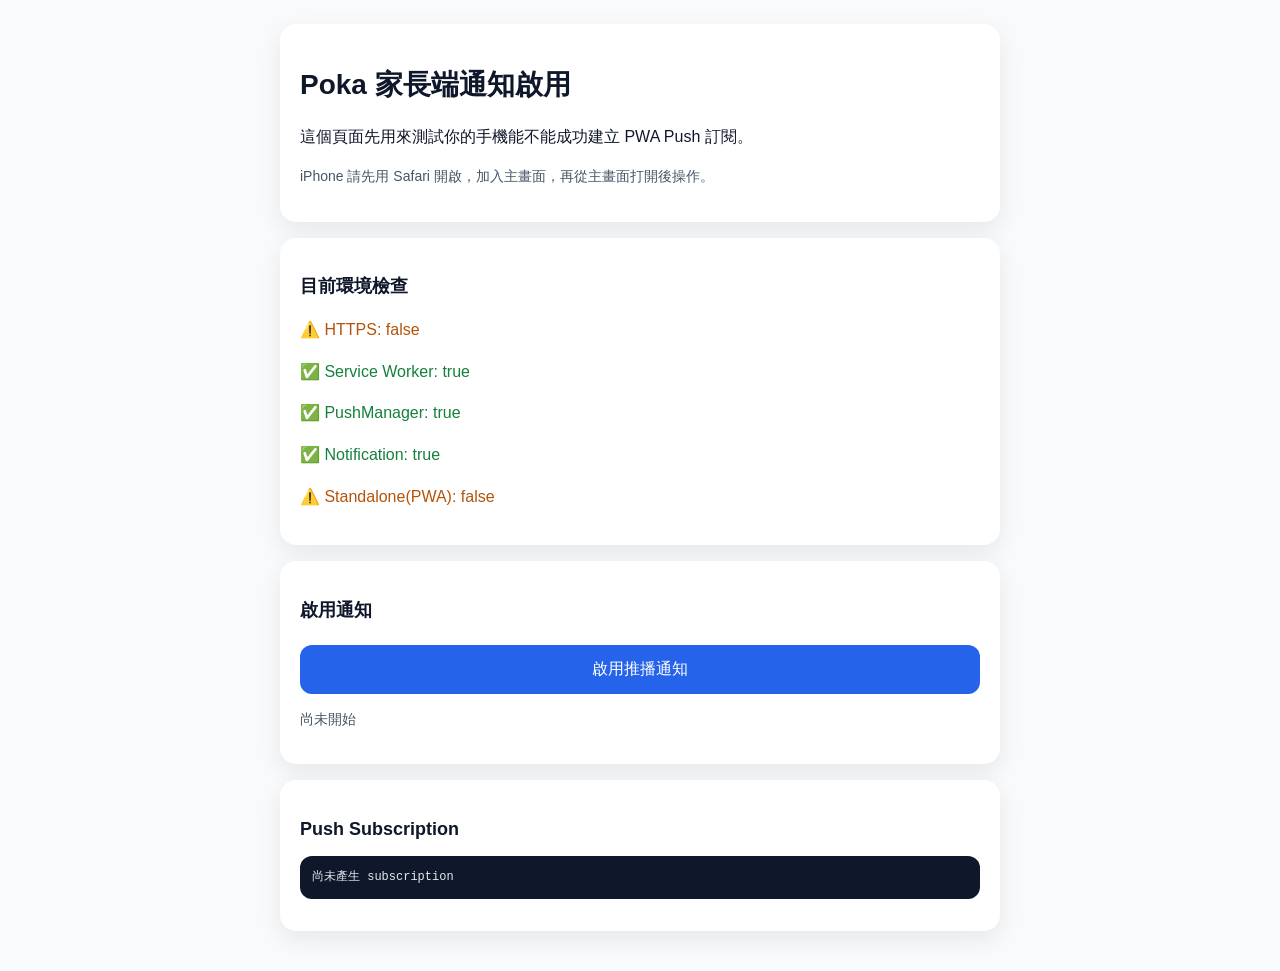
==== parent-setup-push.html @ d36c6143 "Add files via upload" ====
<!doctype html>
<html lang="zh-Hant">
<head>
  <meta charset="UTF-8" />
  <meta name="viewport" content="width=device-width, initial-scale=1.0" />
  <title>Poka 家長端通知啟用</title>

  <link rel="manifest" href="/manifest.json">
  <meta name="theme-color" content="#2563eb">
  <meta name="apple-mobile-web-app-capable" content="yes">
  <meta name="apple-mobile-web-app-status-bar-style" content="default">
  <meta name="apple-mobile-web-app-title" content="Poka">

  <style>
    body {
      font-family: -apple-system, BlinkMacSystemFont, "Segoe UI", sans-serif;
      max-width: 720px;
      margin: 0 auto;
      padding: 24px;
      line-height: 1.6;
      background: #f8fafc;
      color: #0f172a;
    }
    .card {
      background: white;
      border-radius: 16px;
      padding: 20px;
      box-shadow: 0 8px 24px rgba(0,0,0,.08);
      margin-bottom: 16px;
    }
    h1 { font-size: 28px; margin-bottom: 12px; }
    h2 { font-size: 18px; margin-bottom: 8px; }
    button {
      background: #2563eb;
      color: white;
      border: none;
      border-radius: 12px;
      padding: 14px 18px;
      font-size: 16px;
      cursor: pointer;
      width: 100%;
      margin-top: 12px;
    }
    button:disabled {
      background: #94a3b8;
      cursor: not-allowed;
    }
    .hint {
      font-size: 14px;
      color: #475569;
    }
    .ok { color: #15803d; }
    .warn { color: #b45309; }
    .err { color: #b91c1c; }
    pre {
      white-space: pre-wrap;
      word-break: break-word;
      background: #0f172a;
      color: #e2e8f0;
      padding: 12px;
      border-radius: 12px;
      overflow: auto;
      font-size: 12px;
    }
  </style>
</head>
<body>
  <div class="card">
    <h1>Poka 家長端通知啟用</h1>
    <p>這個頁面先用來測試你的手機能不能成功建立 PWA Push 訂閱。</p>
    <p class="hint">
      iPhone 請先用 Safari 開啟，加入主畫面，再從主畫面打開後操作。
    </p>
  </div>

  <div class="card">
    <h2>目前環境檢查</h2>
    <div id="env"></div>
  </div>

  <div class="card">
    <h2>啟用通知</h2>
    <button id="enableBtn">啟用推播通知</button>
    <p id="status" class="hint">尚未開始</p>
  </div>

  <div class="card">
    <h2>Push Subscription</h2>
    <pre id="output">尚未產生 subscription</pre>
  </div>

  <script>
    const VAPID_PUBLIC_KEY = 'BM0Wyw7oVL7tf5Oq-1i-EPugtU8nysBRAVYneSMFnzmyLT5YEL1FEh0qw0JFdpk453VfB_A9pPBNFWVktXx1kZI';

    const envEl = document.getElementById('env');
    const statusEl = document.getElementById('status');
    const outputEl = document.getElementById('output');
    const enableBtn = document.getElementById('enableBtn');

    function urlBase64ToUint8Array(base64String) {
      const padding = '='.repeat((4 - (base64String.length % 4)) % 4);
      const base64 = (base64String + padding).replace(/-/g, '+').replace(/_/g, '/');
      const rawData = window.atob(base64);
      return Uint8Array.from([...rawData].map((char) => char.charCodeAt(0)));
    }

    function isStandalone() {
      return window.matchMedia('(display-mode: standalone)').matches || window.navigator.standalone === true;
    }

    function renderEnv() {
      const checks = [
        ['HTTPS', location.protocol === 'https:' || location.hostname === 'localhost'],
        ['Service Worker', 'serviceWorker' in navigator],
        ['PushManager', 'PushManager' in window],
        ['Notification', 'Notification' in window],
        ['Standalone(PWA)', isStandalone()]
      ];

      envEl.innerHTML = checks.map(([label, ok]) => {
        return `<p class="${ok ? 'ok' : 'warn'}">${ok ? '✅' : '⚠️'} ${label}: ${ok}</p>`;
      }).join('');
    }

    async function registerSW() {
      const registration = await navigator.serviceWorker.register('./sw.js');
      await navigator.serviceWorker.ready;
      return registration;
    }

    async function subscribePush() {
      try {
        enableBtn.disabled = true;
        statusEl.className = 'hint';
        statusEl.textContent = '處理中...';

        if (!('serviceWorker' in navigator)) {
          throw new Error('此瀏覽器不支援 Service Worker');
        }

        if (!('PushManager' in window)) {
          throw new Error('此瀏覽器不支援 Push API');
        }

        if (!('Notification' in window)) {
          throw new Error('此瀏覽器不支援 Notification API');
        }

        if (!isStandalone()) {
          statusEl.className = 'warn';
          statusEl.textContent = '目前不是主畫面啟動模式。iPhone 請先加入主畫面，再從主畫面開啟。';
          enableBtn.disabled = false;
          return;
        }

        const permission = await Notification.requestPermission();
        if (permission !== 'granted') {
          throw new Error('使用者未允許通知權限');
        }

        const registration = await registerSW();

        let subscription = await registration.pushManager.getSubscription();

        if (!subscription) {
          subscription = await registration.pushManager.subscribe({
            userVisibleOnly: true,
            applicationServerKey: urlBase64ToUint8Array(VAPID_PUBLIC_KEY)
          });
        }

        outputEl.textContent = JSON.stringify(subscription.toJSON(), null, 2);
        statusEl.className = 'ok';
        statusEl.textContent = 'Push subscription 建立成功';
      } catch (err) {
        console.error(err);
        statusEl.className = 'err';
        statusEl.textContent = `失敗：${err.message}`;
      } finally {
        enableBtn.disabled = false;
        renderEnv();
      }
    }

    renderEnv();
    enableBtn.addEventListener('click', subscribePush);
  </script>
</body>
</html>
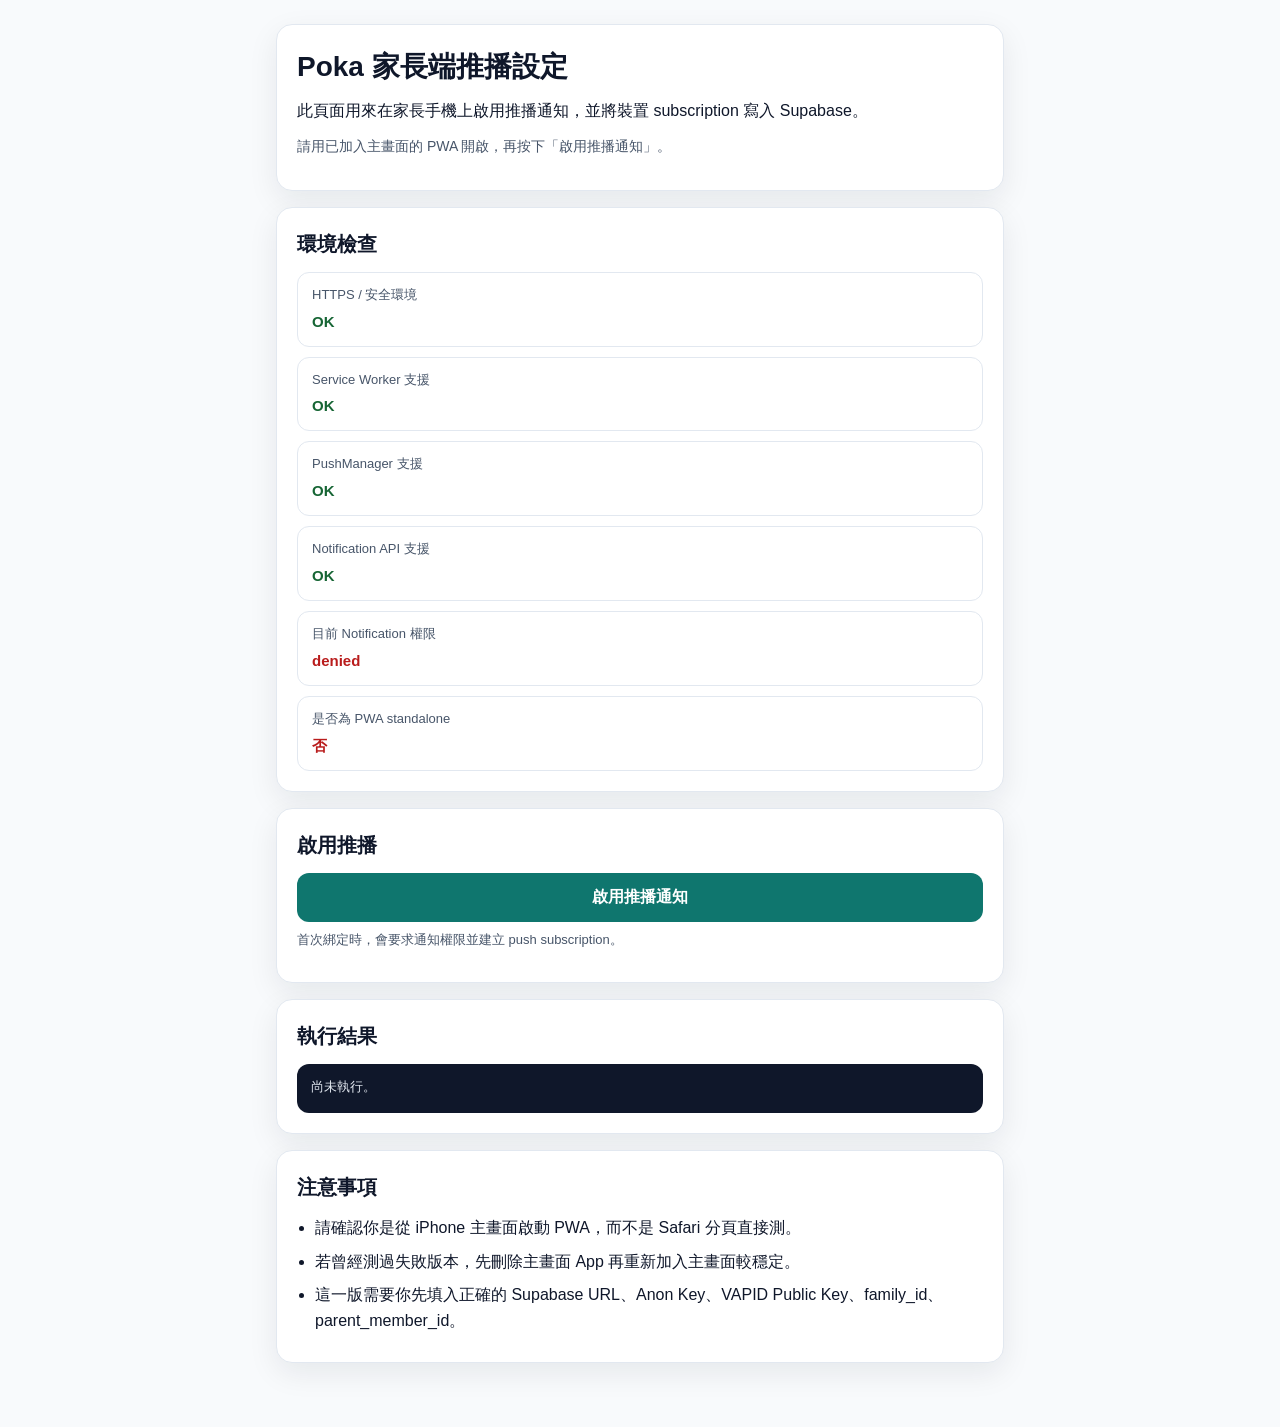
==== commit abfe19ba: "clean initial commit" ====
--- a/parent-setup-push.html
+++ b/parent-setup-push.html
@@ -1,189 +1,397 @@
-<!doctype html>
-<html lang="zh-Hant">
-<head>
-  <meta charset="UTF-8" />
-  <meta name="viewport" content="width=device-width, initial-scale=1.0" />
-  <title>Poka 家長端通知啟用</title>
-
-  <link rel="manifest" href="/manifest.json">
-  <meta name="theme-color" content="#2563eb">
-  <meta name="apple-mobile-web-app-capable" content="yes">
-  <meta name="apple-mobile-web-app-status-bar-style" content="default">
-  <meta name="apple-mobile-web-app-title" content="Poka">
-
-  <style>
-    body {
-      font-family: -apple-system, BlinkMacSystemFont, "Segoe UI", sans-serif;
-      max-width: 720px;
-      margin: 0 auto;
-      padding: 24px;
-      line-height: 1.6;
-      background: #f8fafc;
-      color: #0f172a;
-    }
-    .card {
-      background: white;
-      border-radius: 16px;
-      padding: 20px;
-      box-shadow: 0 8px 24px rgba(0,0,0,.08);
-      margin-bottom: 16px;
-    }
-    h1 { font-size: 28px; margin-bottom: 12px; }
-    h2 { font-size: 18px; margin-bottom: 8px; }
-    button {
-      background: #2563eb;
-      color: white;
-      border: none;
-      border-radius: 12px;
-      padding: 14px 18px;
-      font-size: 16px;
-      cursor: pointer;
-      width: 100%;
-      margin-top: 12px;
-    }
-    button:disabled {
-      background: #94a3b8;
-      cursor: not-allowed;
-    }
-    .hint {
-      font-size: 14px;
-      color: #475569;
-    }
-    .ok { color: #15803d; }
-    .warn { color: #b45309; }
-    .err { color: #b91c1c; }
-    pre {
-      white-space: pre-wrap;
-      word-break: break-word;
-      background: #0f172a;
-      color: #e2e8f0;
-      padding: 12px;
-      border-radius: 12px;
-      overflow: auto;
-      font-size: 12px;
-    }
-  </style>
-</head>
-<body>
-  <div class="card">
-    <h1>Poka 家長端通知啟用</h1>
-    <p>這個頁面先用來測試你的手機能不能成功建立 PWA Push 訂閱。</p>
-    <p class="hint">
-      iPhone 請先用 Safari 開啟，加入主畫面，再從主畫面打開後操作。
-    </p>
-  </div>
-
-  <div class="card">
-    <h2>目前環境檢查</h2>
-    <div id="env"></div>
-  </div>
-
-  <div class="card">
-    <h2>啟用通知</h2>
-    <button id="enableBtn">啟用推播通知</button>
-    <p id="status" class="hint">尚未開始</p>
-  </div>
-
-  <div class="card">
-    <h2>Push Subscription</h2>
-    <pre id="output">尚未產生 subscription</pre>
-  </div>
-
-  <script>
-    const VAPID_PUBLIC_KEY = 'BM0Wyw7oVL7tf5Oq-1i-EPugtU8nysBRAVYneSMFnzmyLT5YEL1FEh0qw0JFdpk453VfB_A9pPBNFWVktXx1kZI';
-
-    const envEl = document.getElementById('env');
-    const statusEl = document.getElementById('status');
-    const outputEl = document.getElementById('output');
-    const enableBtn = document.getElementById('enableBtn');
-
-    function urlBase64ToUint8Array(base64String) {
-      const padding = '='.repeat((4 - (base64String.length % 4)) % 4);
-      const base64 = (base64String + padding).replace(/-/g, '+').replace(/_/g, '/');
-      const rawData = window.atob(base64);
-      return Uint8Array.from([...rawData].map((char) => char.charCodeAt(0)));
-    }
-
-    function isStandalone() {
-      return window.matchMedia('(display-mode: standalone)').matches || window.navigator.standalone === true;
-    }
-
-    function renderEnv() {
-      const checks = [
-        ['HTTPS', location.protocol === 'https:' || location.hostname === 'localhost'],
-        ['Service Worker', 'serviceWorker' in navigator],
-        ['PushManager', 'PushManager' in window],
-        ['Notification', 'Notification' in window],
-        ['Standalone(PWA)', isStandalone()]
-      ];
-
-      envEl.innerHTML = checks.map(([label, ok]) => {
-        return `<p class="${ok ? 'ok' : 'warn'}">${ok ? '✅' : '⚠️'} ${label}: ${ok}</p>`;
-      }).join('');
-    }
-
-    async function registerSW() {
-      const registration = await navigator.serviceWorker.register('./sw.js');
-      await navigator.serviceWorker.ready;
-      return registration;
-    }
-
-    async function subscribePush() {
-      try {
-        enableBtn.disabled = true;
-        statusEl.className = 'hint';
-        statusEl.textContent = '處理中...';
-
-        if (!('serviceWorker' in navigator)) {
-          throw new Error('此瀏覽器不支援 Service Worker');
-        }
-
-        if (!('PushManager' in window)) {
-          throw new Error('此瀏覽器不支援 Push API');
-        }
-
-        if (!('Notification' in window)) {
-          throw new Error('此瀏覽器不支援 Notification API');
-        }
-
-        if (!isStandalone()) {
-          statusEl.className = 'warn';
-          statusEl.textContent = '目前不是主畫面啟動模式。iPhone 請先加入主畫面，再從主畫面開啟。';
-          enableBtn.disabled = false;
-          return;
-        }
-
-        const permission = await Notification.requestPermission();
-        if (permission !== 'granted') {
-          throw new Error('使用者未允許通知權限');
-        }
-
-        const registration = await registerSW();
-
-        let subscription = await registration.pushManager.getSubscription();
-
-        if (!subscription) {
-          subscription = await registration.pushManager.subscribe({
-            userVisibleOnly: true,
-            applicationServerKey: urlBase64ToUint8Array(VAPID_PUBLIC_KEY)
-          });
-        }
-
-        outputEl.textContent = JSON.stringify(subscription.toJSON(), null, 2);
-        statusEl.className = 'ok';
-        statusEl.textContent = 'Push subscription 建立成功';
-      } catch (err) {
-        console.error(err);
-        statusEl.className = 'err';
-        statusEl.textContent = `失敗：${err.message}`;
-      } finally {
-        enableBtn.disabled = false;
-        renderEnv();
-      }
-    }
-
-    renderEnv();
-    enableBtn.addEventListener('click', subscribePush);
-  </script>
-</body>
+<!DOCTYPE html>
+<html lang="zh-Hant">
+<head>
+  <meta charset="UTF-8" />
+  <meta name="viewport" content="width=device-width, initial-scale=1.0, viewport-fit=cover" />
+  <title>Poka 家長端推播設定</title>
+  <meta name="theme-color" content="#0f172a" />
+  <meta name="apple-mobile-web-app-capable" content="yes" />
+  <meta name="apple-mobile-web-app-status-bar-style" content="default" />
+  <meta name="apple-mobile-web-app-title" content="Poka" />
+  <link rel="manifest" href="./manifest.json" />
+  <link rel="apple-touch-icon" href="./icons/icon-192.png" />
+  <style>
+    :root {
+      --bg: #f8fafc;
+      --card: #ffffff;
+      --text: #0f172a;
+      --muted: #475569;
+      --line: #e2e8f0;
+      --primary: #0f766e;
+      --primary-hover: #115e59;
+      --danger: #b91c1c;
+      --ok: #166534;
+      --shadow: 0 10px 30px rgba(15, 23, 42, 0.08);
+      --radius: 16px;
+    }
+
+    * {
+      box-sizing: border-box;
+    }
+
+    body {
+      margin: 0;
+      font-family: -apple-system, BlinkMacSystemFont, "Segoe UI", Roboto, "Noto Sans TC", sans-serif;
+      background: var(--bg);
+      color: var(--text);
+      line-height: 1.6;
+    }
+
+    .wrap {
+      max-width: 760px;
+      margin: 0 auto;
+      padding: 24px 16px 48px;
+    }
+
+    .card {
+      background: var(--card);
+      border: 1px solid var(--line);
+      border-radius: var(--radius);
+      box-shadow: var(--shadow);
+      padding: 20px;
+      margin-bottom: 16px;
+    }
+
+    h1 {
+      margin: 0 0 8px;
+      font-size: 28px;
+    }
+
+    h2 {
+      margin: 0 0 12px;
+      font-size: 20px;
+    }
+
+    p {
+      margin: 0 0 12px;
+    }
+
+    .muted {
+      color: var(--muted);
+      font-size: 14px;
+    }
+
+    .btn {
+      appearance: none;
+      border: none;
+      border-radius: 12px;
+      padding: 14px 18px;
+      font-size: 16px;
+      font-weight: 700;
+      cursor: pointer;
+      width: 100%;
+      background: var(--primary);
+      color: #fff;
+    }
+
+    .btn:hover {
+      background: var(--primary-hover);
+    }
+
+    .btn:disabled {
+      opacity: 0.6;
+      cursor: not-allowed;
+    }
+
+    .status-list {
+      display: grid;
+      gap: 10px;
+      margin-top: 12px;
+    }
+
+    .status-item {
+      border: 1px solid var(--line);
+      border-radius: 12px;
+      padding: 12px 14px;
+      background: #fff;
+    }
+
+    .status-label {
+      font-size: 13px;
+      color: var(--muted);
+      margin-bottom: 4px;
+    }
+
+    .status-value {
+      font-size: 15px;
+      font-weight: 600;
+      word-break: break-word;
+    }
+
+    .ok {
+      color: var(--ok);
+    }
+
+    .fail {
+      color: var(--danger);
+    }
+
+    pre {
+      margin: 0;
+      white-space: pre-wrap;
+      word-break: break-word;
+      font-size: 13px;
+      background: #0f172a;
+      color: #e2e8f0;
+      border-radius: 12px;
+      padding: 14px;
+      overflow: auto;
+    }
+
+    .tips {
+      padding-left: 18px;
+      margin: 0;
+    }
+
+    .tips li {
+      margin-bottom: 8px;
+    }
+
+    .footer-note {
+      font-size: 13px;
+      color: var(--muted);
+      margin-top: 8px;
+    }
+  </style>
+</head>
+<body>
+  <main class="wrap">
+    <section class="card">
+      <h1>Poka 家長端推播設定</h1>
+      <p>此頁面用來在家長手機上啟用推播通知，並將裝置 subscription 寫入 Supabase。</p>
+      <p class="muted">
+        請用已加入主畫面的 PWA 開啟，再按下「啟用推播通知」。
+      </p>
+    </section>
+
+    <section class="card">
+      <h2>環境檢查</h2>
+      <div class="status-list">
+        <div class="status-item">
+          <div class="status-label">HTTPS / 安全環境</div>
+          <div class="status-value" id="check-secure">檢查中...</div>
+        </div>
+        <div class="status-item">
+          <div class="status-label">Service Worker 支援</div>
+          <div class="status-value" id="check-sw">檢查中...</div>
+        </div>
+        <div class="status-item">
+          <div class="status-label">PushManager 支援</div>
+          <div class="status-value" id="check-push">檢查中...</div>
+        </div>
+        <div class="status-item">
+          <div class="status-label">Notification API 支援</div>
+          <div class="status-value" id="check-notification">檢查中...</div>
+        </div>
+        <div class="status-item">
+          <div class="status-label">目前 Notification 權限</div>
+          <div class="status-value" id="check-permission">檢查中...</div>
+        </div>
+        <div class="status-item">
+          <div class="status-label">是否為 PWA standalone</div>
+          <div class="status-value" id="check-standalone">檢查中...</div>
+        </div>
+      </div>
+    </section>
+
+    <section class="card">
+      <h2>啟用推播</h2>
+      <button id="enableBtn" class="btn">啟用推播通知</button>
+      <p class="footer-note" id="hintText">
+        首次綁定時，會要求通知權限並建立 push subscription。
+      </p>
+    </section>
+
+    <section class="card">
+      <h2>執行結果</h2>
+      <pre id="logBox">尚未執行。</pre>
+    </section>
+
+    <section class="card">
+      <h2>注意事項</h2>
+      <ul class="tips">
+        <li>請確認你是從 iPhone 主畫面啟動 PWA，而不是 Safari 分頁直接測。</li>
+        <li>若曾經測過失敗版本，先刪除主畫面 App 再重新加入主畫面較穩定。</li>
+        <li>這一版需要你先填入正確的 Supabase URL、Anon Key、VAPID Public Key、family_id、parent_member_id。</li>
+      </ul>
+    </section>
+  </main>
+
+  <script>
+    // =========================
+    // TODO: 這 5 個值請換成你自己的
+    // =========================
+    const SUPABASE_URL = 'https://kjpxpqxbtslvvmeruofo.supabase.co';
+    const SUPABASE_ANON_KEY = 'eyJhbGciOiJIUzI1NiIsInR5cCI6IkpXVCJ9.eyJpc3MiOiJzdXBhYmFzZSIsInJlZiI6ImtqcHhwcXhidHNsdnZtZXJ1b2ZvIiwicm9sZSI6ImFub24iLCJpYXQiOjE3Nzc0NDAxNjgsImV4cCI6MjA5MzAxNjE2OH0.JAGs-ziFbUsNwXxMkJiKwkiN9O4FVWdDDv5uNfhcPdI';
+    const VAPID_PUBLIC_KEY = 'BM0Wyw7oVL7tf5Oq-1i-EPugtU8nysBRAVYneSMFnzmyLT5YEL1FEh0qw0JFdpk453VfB_A9pPBNFWVktXx1kZI';
+    const TEST_FAMILY_ID = 'a3b8e782-ea47-4fc3-842d-dd2e8f7c1ecd';
+    const TEST_PARENT_MEMBER_ID = '25cfcea4-c12d-4e11-a055-33b89ad0e364';
+
+    // 你的 function URL
+    const FUNCTION_URL =
+      'https://kjpxpqxbtslvvmeruofo.functions.supabase.co/register-push-subscription';
+
+    const $ = (id) => document.getElementById(id);
+    const logBox = $('logBox');
+    const enableBtn = $('enableBtn');
+
+    function setText(id, text, ok = null) {
+      const el = $(id);
+      el.textContent = text;
+      el.classList.remove('ok', 'fail');
+      if (ok === true) el.classList.add('ok');
+      if (ok === false) el.classList.add('fail');
+    }
+
+    function log(message, data = null) {
+      const time = new Date().toLocaleTimeString();
+      let text = `[${time}] ${message}`;
+      if (data !== null) {
+        try {
+          text += '\n' + JSON.stringify(data, null, 2);
+        } catch (e) {
+          text += '\n' + String(data);
+        }
+      }
+      logBox.textContent = text + '\n\n' + logBox.textContent;
+      console.log(message, data ?? '');
+    }
+
+    function urlBase64ToUint8Array(base64String) {
+      const padding = '='.repeat((4 - (base64String.length % 4)) % 4);
+      const base64 = (base64String + padding)
+        .replace(/-/g, '+')
+        .replace(/_/g, '/');
+
+      const rawData = atob(base64);
+      const outputArray = new Uint8Array(rawData.length);
+
+      for (let i = 0; i < rawData.length; ++i) {
+        outputArray[i] = rawData.charCodeAt(i);
+      }
+
+      return outputArray;
+    }
+
+    function checkEnvironment() {
+      const isSecure =
+        window.isSecureContext ||
+        location.hostname === 'localhost' ||
+        location.hostname === '127.0.0.1';
+
+      const hasSW = 'serviceWorker' in navigator;
+      const hasPush = 'PushManager' in window;
+      const hasNotification = 'Notification' in window;
+      const isStandalone = window.matchMedia('(display-mode: standalone)').matches;
+
+      setText('check-secure', isSecure ? 'OK' : 'NG', isSecure);
+      setText('check-sw', hasSW ? 'OK' : 'NG', hasSW);
+      setText('check-push', hasPush ? 'OK' : 'NG', hasPush);
+      setText('check-notification', hasNotification ? 'OK' : 'NG', hasNotification);
+      setText(
+        'check-permission',
+        hasNotification ? Notification.permission : 'unsupported',
+        hasNotification ? Notification.permission === 'granted' : false
+      );
+      setText('check-standalone', isStandalone ? '是' : '否', isStandalone);
+
+      return isSecure && hasSW && hasPush && hasNotification;
+    }
+
+    async function enablePush() {
+      enableBtn.disabled = true;
+      log('開始執行推播綁定');
+
+      try {
+        if (!checkEnvironment()) {
+          throw new Error('環境檢查未通過');
+        }
+
+        if (
+          !SUPABASE_URL ||
+          !SUPABASE_ANON_KEY ||
+          !VAPID_PUBLIC_KEY ||
+          !TEST_FAMILY_ID ||
+          !TEST_PARENT_MEMBER_ID ||
+          SUPABASE_ANON_KEY.includes('請填入') ||
+          VAPID_PUBLIC_KEY.includes('請填入') ||
+          TEST_FAMILY_ID.includes('請填入') ||
+          TEST_PARENT_MEMBER_ID.includes('請填入')
+        ) {
+          throw new Error('請先完成頁面內的 TODO 設定值');
+        }
+
+        log('請求通知權限');
+        const permission = await Notification.requestPermission();
+        setText('check-permission', permission, permission === 'granted');
+
+        if (permission !== 'granted') {
+          throw new Error('通知權限未授權');
+        }
+
+        log('註冊 Service Worker');
+        const registration = await navigator.serviceWorker.register('./sw.js');
+        await navigator.serviceWorker.ready;
+        log('Service Worker 註冊成功');
+
+        let subscription = await registration.pushManager.getSubscription();
+
+        if (subscription) {
+          log('偵測到既有 subscription，沿用現有資料');
+        } else {
+          log('建立新的 Push subscription');
+          subscription = await registration.pushManager.subscribe({
+            userVisibleOnly: true,
+            applicationServerKey: urlBase64ToUint8Array(VAPID_PUBLIC_KEY),
+          });
+        }
+
+        const subJson = subscription.toJSON();
+        log('Push subscription 建立成功', subJson);
+
+        const payload = {
+          family_id: TEST_FAMILY_ID,
+          parent_member_id: TEST_PARENT_MEMBER_ID,
+          endpoint: subJson.endpoint,
+          p256dh: subJson.keys?.p256dh,
+          auth: subJson.keys?.auth,
+          platform: /iPhone|iPad|iPod/i.test(navigator.userAgent) ? 'ios' : 'unknown',
+          browser: navigator.userAgent,
+          pwa_installed: window.matchMedia('(display-mode: standalone)').matches,
+          app_instance_id: crypto.randomUUID(),
+        };
+
+        log('準備送往 Edge Function', payload);
+
+        const res = await fetch(FUNCTION_URL, {
+          method: 'POST',
+          headers: {
+            'Content-Type': 'application/json',
+            'apikey': SUPABASE_ANON_KEY,
+            'Authorization': `Bearer ${SUPABASE_ANON_KEY}`,
+          },
+          body: JSON.stringify(payload),
+        });
+
+        const result = await res.json().catch(() => ({}));
+        log('Edge Function 回應', result);
+
+        if (!res.ok) {
+          throw new Error('寫入資料庫失敗：' + JSON.stringify(result));
+        }
+
+        alert('推播綁定成功');
+      } catch (err) {
+        console.error(err);
+        log('失敗', { message: err.message || String(err) });
+        alert('失敗：' + (err.message || String(err)));
+      } finally {
+        enableBtn.disabled = false;
+      }
+    }
+
+    enableBtn.addEventListener('click', enablePush);
+    checkEnvironment();
+  </script>
+</body>
 </html>
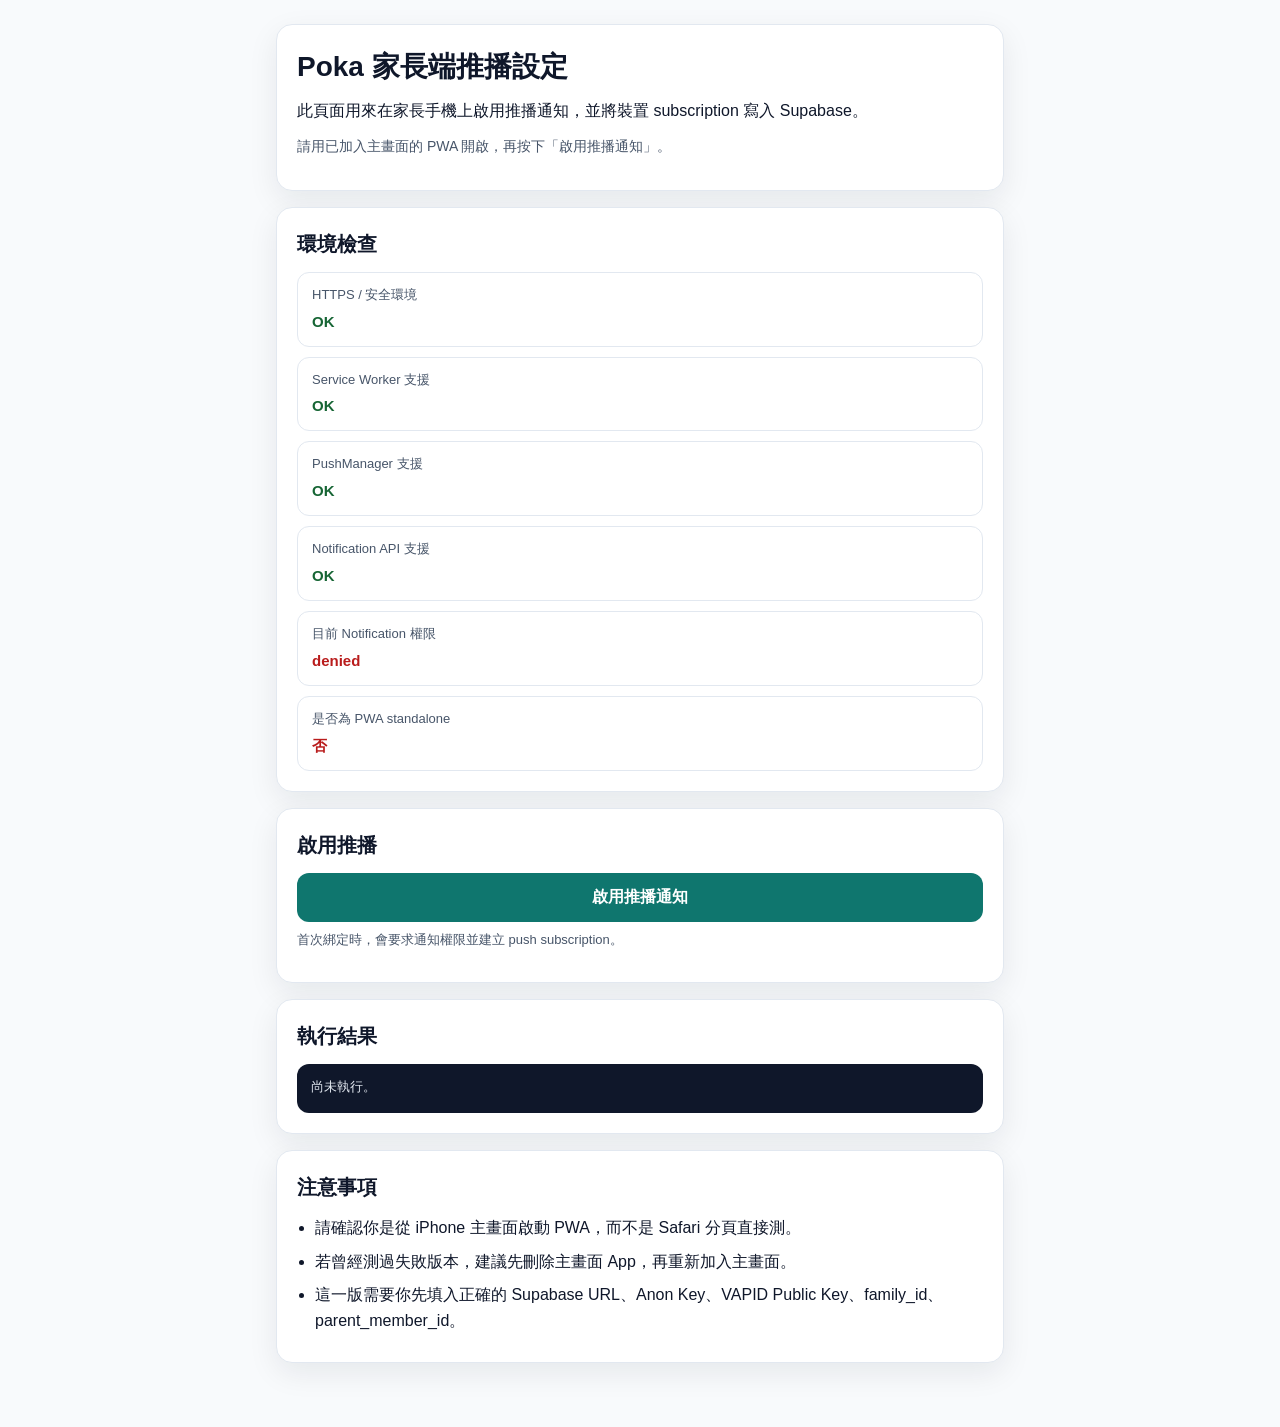
==== commit dac9c2dc: "Add files via upload" ====
--- a/parent-setup-push.html
+++ b/parent-setup-push.html
@@ -1,397 +1,396 @@
-<!DOCTYPE html>
-<html lang="zh-Hant">
-<head>
-  <meta charset="UTF-8" />
-  <meta name="viewport" content="width=device-width, initial-scale=1.0, viewport-fit=cover" />
-  <title>Poka 家長端推播設定</title>
-  <meta name="theme-color" content="#0f172a" />
-  <meta name="apple-mobile-web-app-capable" content="yes" />
-  <meta name="apple-mobile-web-app-status-bar-style" content="default" />
-  <meta name="apple-mobile-web-app-title" content="Poka" />
-  <link rel="manifest" href="./manifest.json" />
-  <link rel="apple-touch-icon" href="./icons/icon-192.png" />
-  <style>
-    :root {
-      --bg: #f8fafc;
-      --card: #ffffff;
-      --text: #0f172a;
-      --muted: #475569;
-      --line: #e2e8f0;
-      --primary: #0f766e;
-      --primary-hover: #115e59;
-      --danger: #b91c1c;
-      --ok: #166534;
-      --shadow: 0 10px 30px rgba(15, 23, 42, 0.08);
-      --radius: 16px;
-    }
-
-    * {
-      box-sizing: border-box;
-    }
-
-    body {
-      margin: 0;
-      font-family: -apple-system, BlinkMacSystemFont, "Segoe UI", Roboto, "Noto Sans TC", sans-serif;
-      background: var(--bg);
-      color: var(--text);
-      line-height: 1.6;
-    }
-
-    .wrap {
-      max-width: 760px;
-      margin: 0 auto;
-      padding: 24px 16px 48px;
-    }
-
-    .card {
-      background: var(--card);
-      border: 1px solid var(--line);
-      border-radius: var(--radius);
-      box-shadow: var(--shadow);
-      padding: 20px;
-      margin-bottom: 16px;
-    }
-
-    h1 {
-      margin: 0 0 8px;
-      font-size: 28px;
-    }
-
-    h2 {
-      margin: 0 0 12px;
-      font-size: 20px;
-    }
-
-    p {
-      margin: 0 0 12px;
-    }
-
-    .muted {
-      color: var(--muted);
-      font-size: 14px;
-    }
-
-    .btn {
-      appearance: none;
-      border: none;
-      border-radius: 12px;
-      padding: 14px 18px;
-      font-size: 16px;
-      font-weight: 700;
-      cursor: pointer;
-      width: 100%;
-      background: var(--primary);
-      color: #fff;
-    }
-
-    .btn:hover {
-      background: var(--primary-hover);
-    }
-
-    .btn:disabled {
-      opacity: 0.6;
-      cursor: not-allowed;
-    }
-
-    .status-list {
-      display: grid;
-      gap: 10px;
-      margin-top: 12px;
-    }
-
-    .status-item {
-      border: 1px solid var(--line);
-      border-radius: 12px;
-      padding: 12px 14px;
-      background: #fff;
-    }
-
-    .status-label {
-      font-size: 13px;
-      color: var(--muted);
-      margin-bottom: 4px;
-    }
-
-    .status-value {
-      font-size: 15px;
-      font-weight: 600;
-      word-break: break-word;
-    }
-
-    .ok {
-      color: var(--ok);
-    }
-
-    .fail {
-      color: var(--danger);
-    }
-
-    pre {
-      margin: 0;
-      white-space: pre-wrap;
-      word-break: break-word;
-      font-size: 13px;
-      background: #0f172a;
-      color: #e2e8f0;
-      border-radius: 12px;
-      padding: 14px;
-      overflow: auto;
-    }
-
-    .tips {
-      padding-left: 18px;
-      margin: 0;
-    }
-
-    .tips li {
-      margin-bottom: 8px;
-    }
-
-    .footer-note {
-      font-size: 13px;
-      color: var(--muted);
-      margin-top: 8px;
-    }
-  </style>
-</head>
-<body>
-  <main class="wrap">
-    <section class="card">
-      <h1>Poka 家長端推播設定</h1>
-      <p>此頁面用來在家長手機上啟用推播通知，並將裝置 subscription 寫入 Supabase。</p>
-      <p class="muted">
-        請用已加入主畫面的 PWA 開啟，再按下「啟用推播通知」。
-      </p>
-    </section>
-
-    <section class="card">
-      <h2>環境檢查</h2>
-      <div class="status-list">
-        <div class="status-item">
-          <div class="status-label">HTTPS / 安全環境</div>
-          <div class="status-value" id="check-secure">檢查中...</div>
-        </div>
-        <div class="status-item">
-          <div class="status-label">Service Worker 支援</div>
-          <div class="status-value" id="check-sw">檢查中...</div>
-        </div>
-        <div class="status-item">
-          <div class="status-label">PushManager 支援</div>
-          <div class="status-value" id="check-push">檢查中...</div>
-        </div>
-        <div class="status-item">
-          <div class="status-label">Notification API 支援</div>
-          <div class="status-value" id="check-notification">檢查中...</div>
-        </div>
-        <div class="status-item">
-          <div class="status-label">目前 Notification 權限</div>
-          <div class="status-value" id="check-permission">檢查中...</div>
-        </div>
-        <div class="status-item">
-          <div class="status-label">是否為 PWA standalone</div>
-          <div class="status-value" id="check-standalone">檢查中...</div>
-        </div>
-      </div>
-    </section>
-
-    <section class="card">
-      <h2>啟用推播</h2>
-      <button id="enableBtn" class="btn">啟用推播通知</button>
-      <p class="footer-note" id="hintText">
-        首次綁定時，會要求通知權限並建立 push subscription。
-      </p>
-    </section>
-
-    <section class="card">
-      <h2>執行結果</h2>
-      <pre id="logBox">尚未執行。</pre>
-    </section>
-
-    <section class="card">
-      <h2>注意事項</h2>
-      <ul class="tips">
-        <li>請確認你是從 iPhone 主畫面啟動 PWA，而不是 Safari 分頁直接測。</li>
-        <li>若曾經測過失敗版本，先刪除主畫面 App 再重新加入主畫面較穩定。</li>
-        <li>這一版需要你先填入正確的 Supabase URL、Anon Key、VAPID Public Key、family_id、parent_member_id。</li>
-      </ul>
-    </section>
-  </main>
-
-  <script>
-    // =========================
-    // TODO: 這 5 個值請換成你自己的
-    // =========================
-    const SUPABASE_URL = 'https://kjpxpqxbtslvvmeruofo.supabase.co';
-    const SUPABASE_ANON_KEY = 'eyJhbGciOiJIUzI1NiIsInR5cCI6IkpXVCJ9.eyJpc3MiOiJzdXBhYmFzZSIsInJlZiI6ImtqcHhwcXhidHNsdnZtZXJ1b2ZvIiwicm9sZSI6ImFub24iLCJpYXQiOjE3Nzc0NDAxNjgsImV4cCI6MjA5MzAxNjE2OH0.JAGs-ziFbUsNwXxMkJiKwkiN9O4FVWdDDv5uNfhcPdI';
-    const VAPID_PUBLIC_KEY = 'BM0Wyw7oVL7tf5Oq-1i-EPugtU8nysBRAVYneSMFnzmyLT5YEL1FEh0qw0JFdpk453VfB_A9pPBNFWVktXx1kZI';
-    const TEST_FAMILY_ID = 'a3b8e782-ea47-4fc3-842d-dd2e8f7c1ecd';
-    const TEST_PARENT_MEMBER_ID = '25cfcea4-c12d-4e11-a055-33b89ad0e364';
-
-    // 你的 function URL
-    const FUNCTION_URL =
-      'https://kjpxpqxbtslvvmeruofo.functions.supabase.co/register-push-subscription';
-
-    const $ = (id) => document.getElementById(id);
-    const logBox = $('logBox');
-    const enableBtn = $('enableBtn');
-
-    function setText(id, text, ok = null) {
-      const el = $(id);
-      el.textContent = text;
-      el.classList.remove('ok', 'fail');
-      if (ok === true) el.classList.add('ok');
-      if (ok === false) el.classList.add('fail');
-    }
-
-    function log(message, data = null) {
-      const time = new Date().toLocaleTimeString();
-      let text = `[${time}] ${message}`;
-      if (data !== null) {
-        try {
-          text += '\n' + JSON.stringify(data, null, 2);
-        } catch (e) {
-          text += '\n' + String(data);
-        }
-      }
-      logBox.textContent = text + '\n\n' + logBox.textContent;
-      console.log(message, data ?? '');
-    }
-
-    function urlBase64ToUint8Array(base64String) {
-      const padding = '='.repeat((4 - (base64String.length % 4)) % 4);
-      const base64 = (base64String + padding)
-        .replace(/-/g, '+')
-        .replace(/_/g, '/');
-
-      const rawData = atob(base64);
-      const outputArray = new Uint8Array(rawData.length);
-
-      for (let i = 0; i < rawData.length; ++i) {
-        outputArray[i] = rawData.charCodeAt(i);
-      }
-
-      return outputArray;
-    }
-
-    function checkEnvironment() {
-      const isSecure =
-        window.isSecureContext ||
-        location.hostname === 'localhost' ||
-        location.hostname === '127.0.0.1';
-
-      const hasSW = 'serviceWorker' in navigator;
-      const hasPush = 'PushManager' in window;
-      const hasNotification = 'Notification' in window;
-      const isStandalone = window.matchMedia('(display-mode: standalone)').matches;
-
-      setText('check-secure', isSecure ? 'OK' : 'NG', isSecure);
-      setText('check-sw', hasSW ? 'OK' : 'NG', hasSW);
-      setText('check-push', hasPush ? 'OK' : 'NG', hasPush);
-      setText('check-notification', hasNotification ? 'OK' : 'NG', hasNotification);
-      setText(
-        'check-permission',
-        hasNotification ? Notification.permission : 'unsupported',
-        hasNotification ? Notification.permission === 'granted' : false
-      );
-      setText('check-standalone', isStandalone ? '是' : '否', isStandalone);
-
-      return isSecure && hasSW && hasPush && hasNotification;
-    }
-
-    async function enablePush() {
-      enableBtn.disabled = true;
-      log('開始執行推播綁定');
-
-      try {
-        if (!checkEnvironment()) {
-          throw new Error('環境檢查未通過');
-        }
-
-        if (
-          !SUPABASE_URL ||
-          !SUPABASE_ANON_KEY ||
-          !VAPID_PUBLIC_KEY ||
-          !TEST_FAMILY_ID ||
-          !TEST_PARENT_MEMBER_ID ||
-          SUPABASE_ANON_KEY.includes('請填入') ||
-          VAPID_PUBLIC_KEY.includes('請填入') ||
-          TEST_FAMILY_ID.includes('請填入') ||
-          TEST_PARENT_MEMBER_ID.includes('請填入')
-        ) {
-          throw new Error('請先完成頁面內的 TODO 設定值');
-        }
-
-        log('請求通知權限');
-        const permission = await Notification.requestPermission();
-        setText('check-permission', permission, permission === 'granted');
-
-        if (permission !== 'granted') {
-          throw new Error('通知權限未授權');
-        }
-
-        log('註冊 Service Worker');
-        const registration = await navigator.serviceWorker.register('./sw.js');
-        await navigator.serviceWorker.ready;
-        log('Service Worker 註冊成功');
-
-        let subscription = await registration.pushManager.getSubscription();
-
-        if (subscription) {
-          log('偵測到既有 subscription，沿用現有資料');
-        } else {
-          log('建立新的 Push subscription');
-          subscription = await registration.pushManager.subscribe({
-            userVisibleOnly: true,
-            applicationServerKey: urlBase64ToUint8Array(VAPID_PUBLIC_KEY),
-          });
-        }
-
-        const subJson = subscription.toJSON();
-        log('Push subscription 建立成功', subJson);
-
-        const payload = {
-          family_id: TEST_FAMILY_ID,
-          parent_member_id: TEST_PARENT_MEMBER_ID,
-          endpoint: subJson.endpoint,
-          p256dh: subJson.keys?.p256dh,
-          auth: subJson.keys?.auth,
-          platform: /iPhone|iPad|iPod/i.test(navigator.userAgent) ? 'ios' : 'unknown',
-          browser: navigator.userAgent,
-          pwa_installed: window.matchMedia('(display-mode: standalone)').matches,
-          app_instance_id: crypto.randomUUID(),
-        };
-
-        log('準備送往 Edge Function', payload);
-
-        const res = await fetch(FUNCTION_URL, {
-          method: 'POST',
-          headers: {
-            'Content-Type': 'application/json',
-            'apikey': SUPABASE_ANON_KEY,
-            'Authorization': `Bearer ${SUPABASE_ANON_KEY}`,
-          },
-          body: JSON.stringify(payload),
-        });
-
-        const result = await res.json().catch(() => ({}));
-        log('Edge Function 回應', result);
-
-        if (!res.ok) {
-          throw new Error('寫入資料庫失敗：' + JSON.stringify(result));
-        }
-
-        alert('推播綁定成功');
-      } catch (err) {
-        console.error(err);
-        log('失敗', { message: err.message || String(err) });
-        alert('失敗：' + (err.message || String(err)));
-      } finally {
-        enableBtn.disabled = false;
-      }
-    }
-
-    enableBtn.addEventListener('click', enablePush);
-    checkEnvironment();
-  </script>
-</body>
+<!DOCTYPE html>
+<html lang="zh-Hant">
+<head>
+  <meta charset="UTF-8" />
+  <meta name="viewport" content="width=device-width, initial-scale=1.0, viewport-fit=cover" />
+  <title>Poka 家長端推播設定</title>
+  <meta name="theme-color" content="#0f172a" />
+  <meta name="apple-mobile-web-app-capable" content="yes" />
+  <meta name="apple-mobile-web-app-status-bar-style" content="default" />
+  <meta name="apple-mobile-web-app-title" content="Poka" />
+  <link rel="manifest" href="./manifest.json" />
+  <link rel="apple-touch-icon" href="./icons/icon-192.png" />
+  <style>
+    :root {
+      --bg: #f8fafc;
+      --card: #ffffff;
+      --text: #0f172a;
+      --muted: #475569;
+      --line: #e2e8f0;
+      --primary: #0f766e;
+      --primary-hover: #115e59;
+      --danger: #b91c1c;
+      --ok: #166534;
+      --shadow: 0 10px 30px rgba(15, 23, 42, 0.08);
+      --radius: 16px;
+    }
+
+    * {
+      box-sizing: border-box;
+    }
+
+    body {
+      margin: 0;
+      font-family: -apple-system, BlinkMacSystemFont, "Segoe UI", Roboto, "Noto Sans TC", sans-serif;
+      background: var(--bg);
+      color: var(--text);
+      line-height: 1.6;
+    }
+
+    .wrap {
+      max-width: 760px;
+      margin: 0 auto;
+      padding: 24px 16px 48px;
+    }
+
+    .card {
+      background: var(--card);
+      border: 1px solid var(--line);
+      border-radius: var(--radius);
+      box-shadow: var(--shadow);
+      padding: 20px;
+      margin-bottom: 16px;
+    }
+
+    h1 {
+      margin: 0 0 8px;
+      font-size: 28px;
+    }
+
+    h2 {
+      margin: 0 0 12px;
+      font-size: 20px;
+    }
+
+    p {
+      margin: 0 0 12px;
+    }
+
+    .muted {
+      color: var(--muted);
+      font-size: 14px;
+    }
+
+    .btn {
+      appearance: none;
+      border: none;
+      border-radius: 12px;
+      padding: 14px 18px;
+      font-size: 16px;
+      font-weight: 700;
+      cursor: pointer;
+      width: 100%;
+      background: var(--primary);
+      color: #fff;
+    }
+
+    .btn:hover {
+      background: var(--primary-hover);
+    }
+
+    .btn:disabled {
+      opacity: 0.6;
+      cursor: not-allowed;
+    }
+
+    .status-list {
+      display: grid;
+      gap: 10px;
+      margin-top: 12px;
+    }
+
+    .status-item {
+      border: 1px solid var(--line);
+      border-radius: 12px;
+      padding: 12px 14px;
+      background: #fff;
+    }
+
+    .status-label {
+      font-size: 13px;
+      color: var(--muted);
+      margin-bottom: 4px;
+    }
+
+    .status-value {
+      font-size: 15px;
+      font-weight: 600;
+      word-break: break-word;
+    }
+
+    .ok {
+      color: var(--ok);
+    }
+
+    .fail {
+      color: var(--danger);
+    }
+
+    pre {
+      margin: 0;
+      white-space: pre-wrap;
+      word-break: break-word;
+      font-size: 13px;
+      background: #0f172a;
+      color: #e2e8f0;
+      border-radius: 12px;
+      padding: 14px;
+      overflow: auto;
+    }
+
+    .tips {
+      padding-left: 18px;
+      margin: 0;
+    }
+
+    .tips li {
+      margin-bottom: 8px;
+    }
+
+    .footer-note {
+      font-size: 13px;
+      color: var(--muted);
+      margin-top: 8px;
+    }
+  </style>
+</head>
+<body>
+  <main class="wrap">
+    <section class="card">
+      <h1>Poka 家長端推播設定</h1>
+      <p>此頁面用來在家長手機上啟用推播通知，並將裝置 subscription 寫入 Supabase。</p>
+      <p class="muted">
+        請用已加入主畫面的 PWA 開啟，再按下「啟用推播通知」。
+      </p>
+    </section>
+
+    <section class="card">
+      <h2>環境檢查</h2>
+      <div class="status-list">
+        <div class="status-item">
+          <div class="status-label">HTTPS / 安全環境</div>
+          <div class="status-value" id="check-secure">檢查中...</div>
+        </div>
+        <div class="status-item">
+          <div class="status-label">Service Worker 支援</div>
+          <div class="status-value" id="check-sw">檢查中...</div>
+        </div>
+        <div class="status-item">
+          <div class="status-label">PushManager 支援</div>
+          <div class="status-value" id="check-push">檢查中...</div>
+        </div>
+        <div class="status-item">
+          <div class="status-label">Notification API 支援</div>
+          <div class="status-value" id="check-notification">檢查中...</div>
+        </div>
+        <div class="status-item">
+          <div class="status-label">目前 Notification 權限</div>
+          <div class="status-value" id="check-permission">檢查中...</div>
+        </div>
+        <div class="status-item">
+          <div class="status-label">是否為 PWA standalone</div>
+          <div class="status-value" id="check-standalone">檢查中...</div>
+        </div>
+      </div>
+    </section>
+
+    <section class="card">
+      <h2>啟用推播</h2>
+      <button id="enableBtn" class="btn">啟用推播通知</button>
+      <p class="footer-note" id="hintText">
+        首次綁定時，會要求通知權限並建立 push subscription。
+      </p>
+    </section>
+
+    <section class="card">
+      <h2>執行結果</h2>
+      <pre id="logBox">尚未執行。</pre>
+    </section>
+
+    <section class="card">
+      <h2>注意事項</h2>
+      <ul class="tips">
+        <li>請確認你是從 iPhone 主畫面啟動 PWA，而不是 Safari 分頁直接測。</li>
+        <li>若曾經測過失敗版本，建議先刪除主畫面 App，再重新加入主畫面。</li>
+        <li>這一版需要你先填入正確的 Supabase URL、Anon Key、VAPID Public Key、family_id、parent_member_id。</li>
+      </ul>
+    </section>
+  </main>
+
+  <script>
+    const SUPABASE_URL = 'https://kjpxpqxbtslvvmeruofo.supabase.co';
+    const SUPABASE_ANON_KEY = 'eyJhbGciOiJIUzI1NiIsInR5cCI6IkpXVCJ9.eyJpc3MiOiJzdXBhYmFzZSIsInJlZiI6ImtqcHhwcXhidHNsdnZtZXJ1b2ZvIiwicm9sZSI6ImFub24iLCJpYXQiOjE3Nzc0NDAxNjgsImV4cCI6MjA5MzAxNjE2OH0.JAGs-ziFbUsNwXxMkJiKwkiN9O4FVWdDDv5uNfhcPdI';
+    const VAPID_PUBLIC_KEY = 'BE6qwfyoK_AWHkfXOIh1-1bDeTIkdKXpNh388OrOTEV7LPC0I4GZ_hltgRc9euO8h-J8lLvjKTcOwavdYjilv1A';
+    const TEST_FAMILY_ID = 'a3b8e782-ea47-4fc3-842d-dd2e8f7c1ecd';
+    const TEST_PARENT_MEMBER_ID = '25cfcea4-c12d-4e11-a055-33b89ad0e364';
+
+    const FUNCTION_URL =
+      'https://kjpxpqxbtslvvmeruofo.functions.supabase.co/register-push-subscription';
+
+    const $ = (id) => document.getElementById(id);
+    const logBox = $('logBox');
+    const enableBtn = $('enableBtn');
+
+    function setText(id, text, ok = null) {
+      const el = $(id);
+      el.textContent = text;
+      el.classList.remove('ok', 'fail');
+      if (ok === true) el.classList.add('ok');
+      if (ok === false) el.classList.add('fail');
+    }
+
+    function log(message, data = null) {
+      const time = new Date().toLocaleTimeString();
+      let text = `[${time}] ${message}`;
+      if (data !== null) {
+        try {
+          text += '\n' + JSON.stringify(data, null, 2);
+        } catch (e) {
+          text += '\n' + String(data);
+        }
+      }
+      logBox.textContent = text + '\n\n' + logBox.textContent;
+      console.log(message, data ?? '');
+    }
+
+    function urlBase64ToUint8Array(base64String) {
+      const padding = '='.repeat((4 - (base64String.length % 4)) % 4);
+      const base64 = (base64String + padding)
+        .replace(/-/g, '+')
+        .replace(/_/g, '/');
+
+      const rawData = atob(base64);
+      const outputArray = new Uint8Array(rawData.length);
+
+      for (let i = 0; i < rawData.length; ++i) {
+        outputArray[i] = rawData.charCodeAt(i);
+      }
+
+      return outputArray;
+    }
+
+    function checkEnvironment() {
+      const isSecure =
+        window.isSecureContext ||
+        location.hostname === 'localhost' ||
+        location.hostname === '127.0.0.1';
+
+      const hasSW = 'serviceWorker' in navigator;
+      const hasPush = 'PushManager' in window;
+      const hasNotification = 'Notification' in window;
+      const isStandalone = window.matchMedia('(display-mode: standalone)').matches;
+
+      setText('check-secure', isSecure ? 'OK' : 'NG', isSecure);
+      setText('check-sw', hasSW ? 'OK' : 'NG', hasSW);
+      setText('check-push', hasPush ? 'OK' : 'NG', hasPush);
+      setText('check-notification', hasNotification ? 'OK' : 'NG', hasNotification);
+      setText(
+        'check-permission',
+        hasNotification ? Notification.permission : 'unsupported',
+        hasNotification ? Notification.permission === 'granted' : false
+      );
+      setText('check-standalone', isStandalone ? '是' : '否', isStandalone);
+
+      return isSecure && hasSW && hasPush && hasNotification;
+    }
+
+    async function enablePush() {
+      enableBtn.disabled = true;
+      log('開始執行推播綁定');
+
+      try {
+        if (!checkEnvironment()) {
+          throw new Error('環境檢查未通過');
+        }
+
+        if (
+          !SUPABASE_URL ||
+          !SUPABASE_ANON_KEY ||
+          !VAPID_PUBLIC_KEY ||
+          !TEST_FAMILY_ID ||
+          !TEST_PARENT_MEMBER_ID ||
+          SUPABASE_ANON_KEY.includes('你的_') ||
+          VAPID_PUBLIC_KEY.includes('你的最新') ||
+          TEST_FAMILY_ID.includes('請填入') ||
+          TEST_PARENT_MEMBER_ID.includes('請填入')
+        ) {
+          throw new Error('請先完成頁面內的設定值');
+        }
+
+        log('請求通知權限');
+        const permission = await Notification.requestPermission();
+        setText('check-permission', permission, permission === 'granted');
+
+        if (permission !== 'granted') {
+          throw new Error('通知權限未授權');
+        }
+
+        log('註冊 Service Worker');
+        const registration = await navigator.serviceWorker.register('./sw.js');
+        await navigator.serviceWorker.ready;
+        log('Service Worker 註冊成功');
+
+        let subscription = await registration.pushManager.getSubscription();
+
+        if (subscription) {
+          log('偵測到既有 subscription，先取消舊訂閱');
+          await subscription.unsubscribe();
+          subscription = null;
+          log('舊 subscription 已取消');
+        }
+
+        log('建立新的 Push subscription');
+        subscription = await registration.pushManager.subscribe({
+          userVisibleOnly: true,
+          applicationServerKey: urlBase64ToUint8Array(VAPID_PUBLIC_KEY),
+        });
+
+        const subJson = subscription.toJSON();
+        log('Push subscription 建立成功', subJson);
+
+        const payload = {
+          family_id: TEST_FAMILY_ID,
+          parent_member_id: TEST_PARENT_MEMBER_ID,
+          endpoint: subJson.endpoint,
+          p256dh: subJson.keys?.p256dh,
+          auth: subJson.keys?.auth,
+          platform: /iPhone|iPad|iPod/i.test(navigator.userAgent) ? 'ios' : 'unknown',
+          browser: navigator.userAgent,
+          pwa_installed: window.matchMedia('(display-mode: standalone)').matches,
+          app_instance_id: crypto.randomUUID(),
+        };
+
+        log('準備送往 Edge Function', payload);
+
+        const res = await fetch(FUNCTION_URL, {
+          method: 'POST',
+          headers: {
+            'Content-Type': 'application/json',
+            'apikey': SUPABASE_ANON_KEY,
+            'Authorization': `Bearer ${SUPABASE_ANON_KEY}`,
+          },
+          body: JSON.stringify(payload),
+        });
+
+        const result = await res.json().catch(() => ({}));
+        log('Edge Function 回應', result);
+
+        if (!res.ok) {
+          throw new Error('寫入資料庫失敗：' + JSON.stringify(result));
+        }
+
+        alert('推播綁定成功，請回 Supabase 檢查 push_subscriptions 是否新增最新資料。');
+      } catch (err) {
+        console.error(err);
+        log('失敗', { message: err.message || String(err) });
+        alert('失敗：' + (err.message || String(err)));
+      } finally {
+        enableBtn.disabled = false;
+      }
+    }
+
+    enableBtn.addEventListener('click', enablePush);
+    checkEnvironment();
+  </script>
+</body>
 </html>
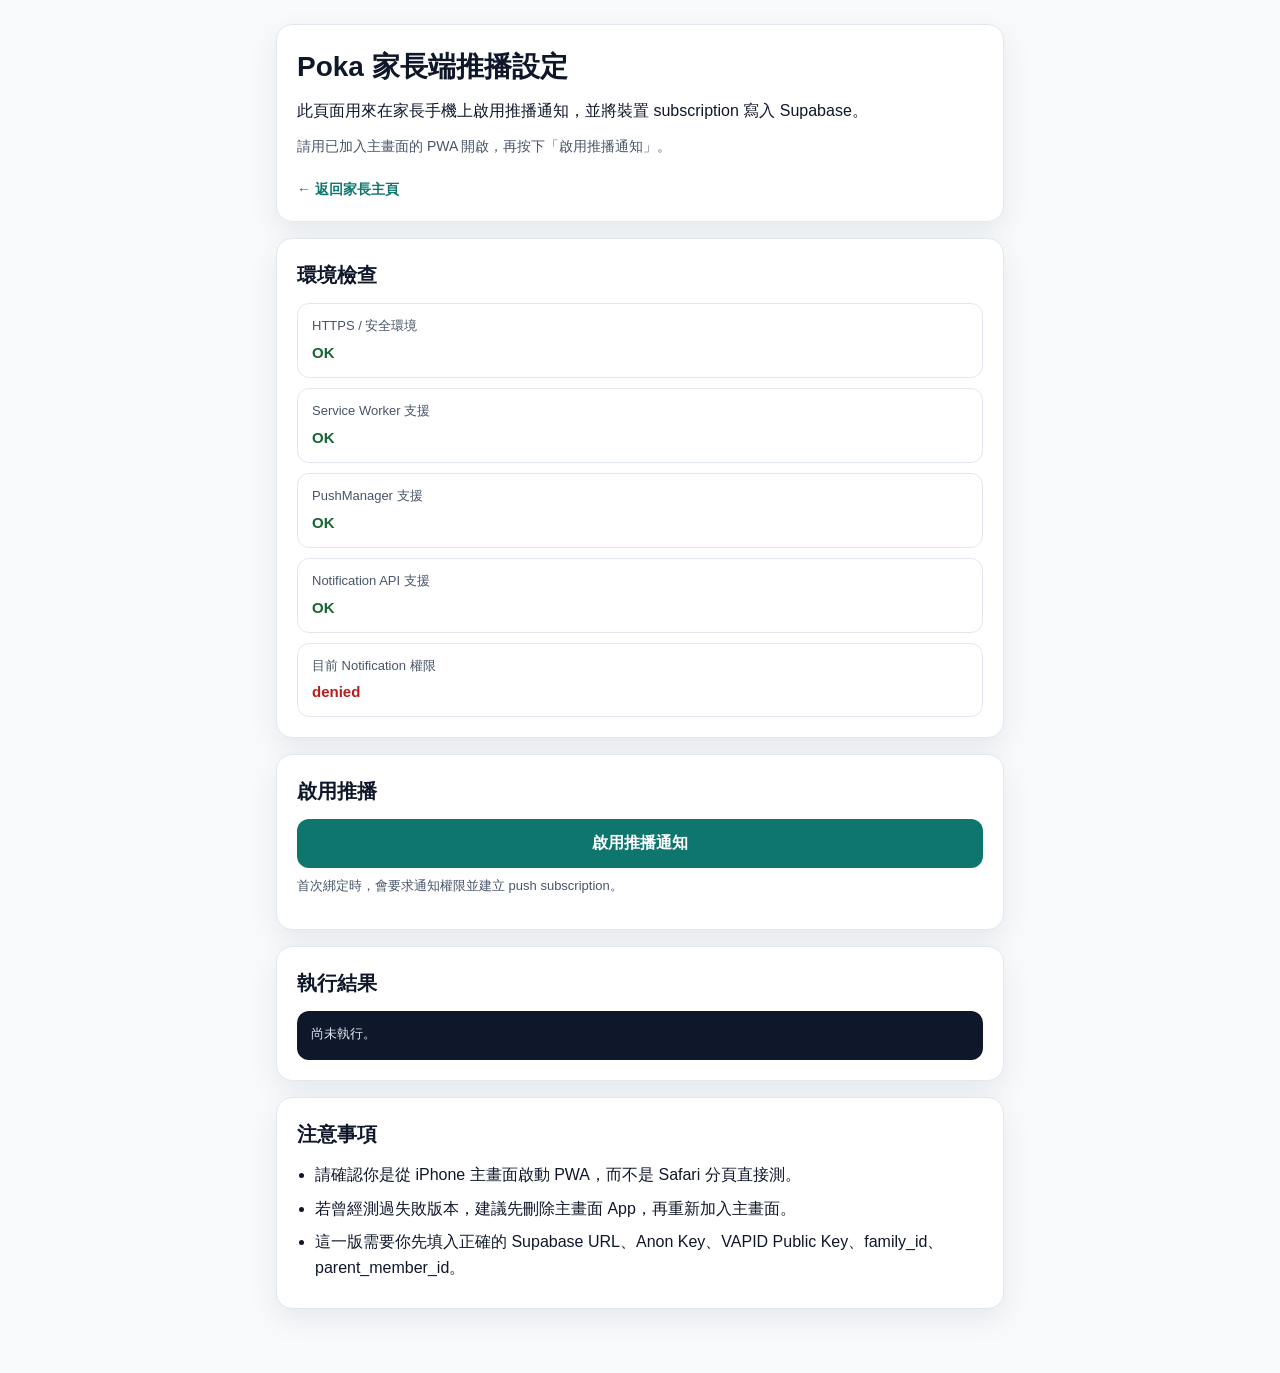
==== commit 986ac517: "Add files via upload" ====
--- a/parent-setup-push.html
+++ b/parent-setup-push.html
@@ -8,8 +8,9 @@
   <meta name="apple-mobile-web-app-capable" content="yes" />
   <meta name="apple-mobile-web-app-status-bar-style" content="default" />
   <meta name="apple-mobile-web-app-title" content="Poka" />
-  <link rel="manifest" href="./manifest.json" />
-  <link rel="apple-touch-icon" href="./icons/icon-192.png" />
+  <link rel="manifest" href="./manifest-parent.json" />
+  <link rel="apple-touch-icon" href="./icons/parent-apple-touch-icon.png" />
+
   <style>
     :root {
       --bg: #f8fafc;
@@ -29,11 +30,16 @@
       box-sizing: border-box;
     }
 
-    body {
+    html, body {
       margin: 0;
-      font-family: -apple-system, BlinkMacSystemFont, "Segoe UI", Roboto, "Noto Sans TC", sans-serif;
+      padding: 0;
+      min-height: 100%;
       background: var(--bg);
       color: var(--text);
+      overflow-x: hidden;
+      overflow-y: auto;
+      -webkit-overflow-scrolling: touch;
+      font-family: -apple-system, BlinkMacSystemFont, "Segoe UI", Roboto, "Noto Sans TC", sans-serif;
       line-height: 1.6;
     }
 
@@ -152,6 +158,15 @@
       color: var(--muted);
       margin-top: 8px;
     }
+
+    .back-link {
+      display: inline-block;
+      margin-top: 8px;
+      color: var(--primary);
+      font-size: 14px;
+      text-decoration: none;
+      font-weight: 600;
+    }
   </style>
 </head>
 <body>
@@ -162,6 +177,7 @@
       <p class="muted">
         請用已加入主畫面的 PWA 開啟，再按下「啟用推播通知」。
       </p>
+      <a href="./parent.html" class="back-link">← 返回家長主頁</a>
     </section>
 
     <section class="card">
@@ -187,10 +203,6 @@
           <div class="status-label">目前 Notification 權限</div>
           <div class="status-value" id="check-permission">檢查中...</div>
         </div>
-        <div class="status-item">
-          <div class="status-label">是否為 PWA standalone</div>
-          <div class="status-value" id="check-standalone">檢查中...</div>
-        </div>
       </div>
     </section>
 
@@ -278,7 +290,6 @@
       const hasSW = 'serviceWorker' in navigator;
       const hasPush = 'PushManager' in window;
       const hasNotification = 'Notification' in window;
-      const isStandalone = window.matchMedia('(display-mode: standalone)').matches;
 
       setText('check-secure', isSecure ? 'OK' : 'NG', isSecure);
       setText('check-sw', hasSW ? 'OK' : 'NG', hasSW);
@@ -289,7 +300,6 @@
         hasNotification ? Notification.permission : 'unsupported',
         hasNotification ? Notification.permission === 'granted' : false
       );
-      setText('check-standalone', isStandalone ? '是' : '否', isStandalone);
 
       return isSecure && hasSW && hasPush && hasNotification;
     }
@@ -356,7 +366,9 @@
           auth: subJson.keys?.auth,
           platform: /iPhone|iPad|iPod/i.test(navigator.userAgent) ? 'ios' : 'unknown',
           browser: navigator.userAgent,
-          pwa_installed: window.matchMedia('(display-mode: standalone)').matches,
+          pwa_installed:
+            window.matchMedia('(display-mode: standalone)').matches ||
+            window.navigator.standalone === true,
           app_instance_id: crypto.randomUUID(),
         };
 
@@ -379,7 +391,8 @@
           throw new Error('寫入資料庫失敗：' + JSON.stringify(result));
         }
 
-        alert('推播綁定成功，請回 Supabase 檢查 push_subscriptions 是否新增最新資料。');
+        alert('推播綁定成功，將返回家長主頁。');
+        window.location.href = './parent.html';
       } catch (err) {
         console.error(err);
         log('失敗', { message: err.message || String(err) });
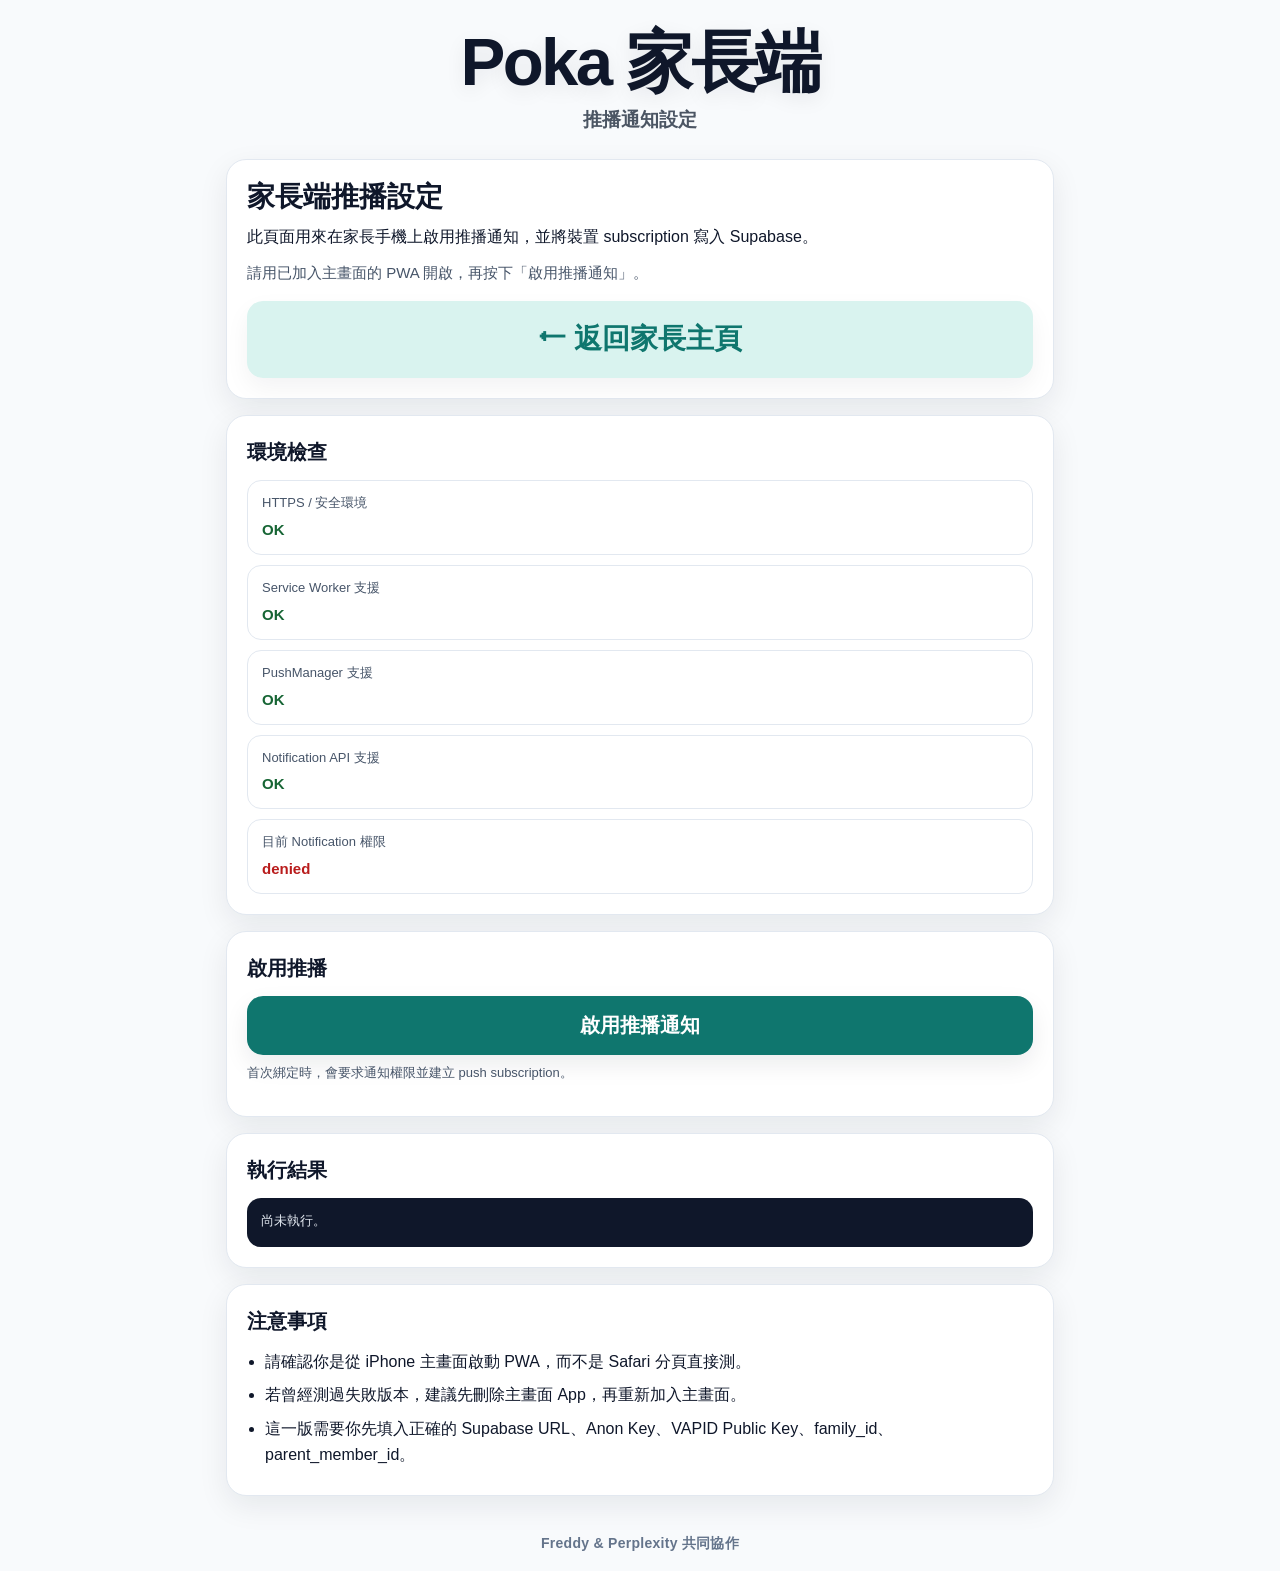
==== commit 954a6c2e: "Add files via upload" ====
--- a/parent-setup-push.html
+++ b/parent-setup-push.html
@@ -23,7 +23,7 @@
       --danger: #b91c1c;
       --ok: #166534;
       --shadow: 0 10px 30px rgba(15, 23, 42, 0.08);
-      --radius: 16px;
+      --radius: 20px;
     }
 
     * {
@@ -43,10 +43,33 @@
       line-height: 1.6;
     }
 
+    .top-header {
+      text-align: center;
+      padding: 30px 20px 10px;
+    }
+
+    .brand-mark {
+      display: inline-block;
+      font-size: clamp(2.8rem, 7vw, 4.2rem);
+      font-weight: 900;
+      letter-spacing: -0.04em;
+      line-height: 0.96;
+      margin: 0;
+      color: #0f172a;
+      text-shadow: 0 6px 20px rgba(15, 23, 42, 0.08);
+    }
+
+    .brand-sub {
+      margin: 10px 0 0;
+      font-size: clamp(1rem, 3vw, 1.2rem);
+      color: #4b5563;
+      font-weight: 700;
+    }
+
     .wrap {
-      max-width: 760px;
+      max-width: 860px;
       margin: 0 auto;
-      padding: 24px 16px 48px;
+      padding: 14px 16px 16px;
     }
 
     .card {
@@ -59,13 +82,16 @@
     }
 
     h1 {
-      margin: 0 0 8px;
+      margin: 0 0 10px;
       font-size: 28px;
+      font-weight: 900;
+      line-height: 1.2;
     }
 
     h2 {
       margin: 0 0 12px;
       font-size: 20px;
+      font-weight: 900;
     }
 
     p {
@@ -74,20 +100,21 @@
 
     .muted {
       color: var(--muted);
-      font-size: 14px;
+      font-size: 15px;
     }
 
     .btn {
       appearance: none;
       border: none;
-      border-radius: 12px;
-      padding: 14px 18px;
-      font-size: 16px;
-      font-weight: 700;
+      border-radius: 16px;
+      padding: 16px 18px;
+      font-size: 20px;
+      font-weight: 900;
       cursor: pointer;
       width: 100%;
       background: var(--primary);
       color: #fff;
+      box-shadow: 0 10px 24px rgba(15, 23, 42, 0.08);
     }
 
     .btn:hover {
@@ -107,7 +134,7 @@
 
     .status-item {
       border: 1px solid var(--line);
-      border-radius: 12px;
+      border-radius: 14px;
       padding: 12px 14px;
       background: #fff;
     }
@@ -120,7 +147,7 @@
 
     .status-value {
       font-size: 15px;
-      font-weight: 600;
+      font-weight: 700;
       word-break: break-word;
     }
 
@@ -139,7 +166,7 @@
       font-size: 13px;
       background: #0f172a;
       color: #e2e8f0;
-      border-radius: 12px;
+      border-radius: 14px;
       padding: 14px;
       overflow: auto;
     }
@@ -160,24 +187,43 @@
     }
 
     .back-link {
-      display: inline-block;
-      margin-top: 8px;
-      color: var(--primary);
+      display: block;
+      margin-top: 16px;
+      padding: 16px 18px;
+      background: #d9f3ef;
+      color: #0f766e;
+      border-radius: 16px;
+      text-decoration: none;
+      font-size: 28px;
+      font-weight: 900;
+      text-align: center;
+      box-shadow: 0 10px 24px rgba(15, 23, 42, 0.05);
+    }
+
+    .app-footer {
+      text-align: center;
+      padding: 4px 20px calc(16px + env(safe-area-inset-bottom));
       font-size: 14px;
-      text-decoration: none;
+      color: #64748b;
       font-weight: 600;
+      letter-spacing: 0.02em;
     }
   </style>
 </head>
 <body>
+  <div class="top-header">
+    <h1 class="brand-mark">Poka 家長端</h1>
+    <p class="brand-sub">推播通知設定</p>
+  </div>
+
   <main class="wrap">
     <section class="card">
-      <h1>Poka 家長端推播設定</h1>
+      <h1>家長端推播設定</h1>
       <p>此頁面用來在家長手機上啟用推播通知，並將裝置 subscription 寫入 Supabase。</p>
       <p class="muted">
         請用已加入主畫面的 PWA 開啟，再按下「啟用推播通知」。
       </p>
-      <a href="./parent.html" class="back-link">← 返回家長主頁</a>
+      <a href="./parent.html" class="back-link">⭠ 返回家長主頁</a>
     </section>
 
     <section class="card">
@@ -229,6 +275,8 @@
     </section>
   </main>
 
+  <footer class="app-footer">Freddy &amp; Perplexity 共同協作</footer>
+
   <script>
     const SUPABASE_URL = 'https://kjpxpqxbtslvvmeruofo.supabase.co';
     const SUPABASE_ANON_KEY = 'eyJhbGciOiJIUzI1NiIsInR5cCI6IkpXVCJ9.eyJpc3MiOiJzdXBhYmFzZSIsInJlZiI6ImtqcHhwcXhidHNsdnZtZXJ1b2ZvIiwicm9sZSI6ImFub24iLCJpYXQiOjE3Nzc0NDAxNjgsImV4cCI6MjA5MzAxNjE2OH0.JAGs-ziFbUsNwXxMkJiKwkiN9O4FVWdDDv5uNfhcPdI';
